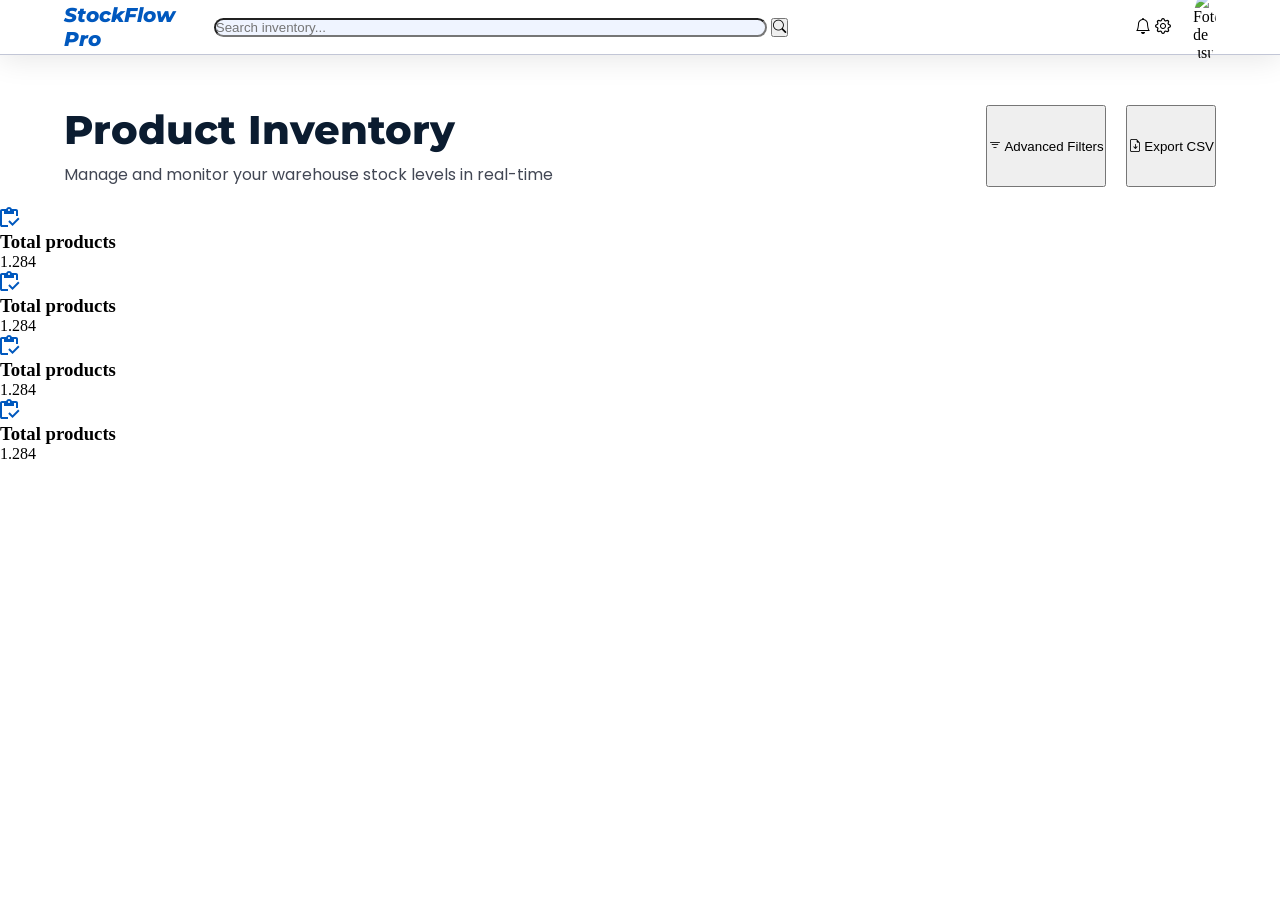
==== index.html @ ab623615 "header listo html" ====
<!DOCTYPE html>
<html lang="en">

<head>
    <meta charset="UTF-8">
    <meta name="viewport" content="width=device-width, initial-scale=1.0">
    <title>Inventory Management System</title>
    <!-- Bootstrap -->
    <!-- <link href="https://cdn.jsdelivr.net/npm/bootstrap@5.3.8/dist/css/bootstrap.min.css" rel="stylesheet" integrity="sha384-sRIl4kxILFvY47J16cr9ZwB07vP4J8+LH7qKQnuqkuIAvNWLzeN8tE5YBujZqJLB" crossorigin="anonymous"> -->
    <link rel="stylesheet" href="https://cdn.jsdelivr.net/npm/bootstrap-icons@1.13.1/font/bootstrap-icons.min.css">
    <!-- Fonts -->
    <link rel="stylesheet"
        href="https://fonts.googleapis.com/css2?family=Montserrat:ital,wght@0,100..900;1,100..900&display=swap">
    <link rel="stylesheet"
        href="https://fonts.googleapis.com/css2?family=Poppins:ital,wght@0,100;0,200;0,300;0,400;0,500;0,600;0,700;0,800;0,900;1,100;1,200;1,300;1,400;1,500;1,600;1,700;1,800;1,900&display=swap">
    <!-- CSS -->
    <link rel="stylesheet" href="/src/css/style.css">
</head>

<body>
    <header>
        <div class="header-bar">

            <p class="logo">StockFlow Pro</p>

            <!-- search inventory -->
            <form class="bar-search" action="">
                <input type="text" name="search" id="search" placeholder="Search inventory...">
                <button type="submit"><i class="bi bi-search"></i></button>
            </form>

            <div>
            <i class="bi bi-bell"></i>
            <i class="bi bi-gear"></i>
            </div>
            <!-- Images user -->
            <div class="container-user">
            <img class="img-user" src="/public/img/user-defaul.webp" alt="Foto de usuario">
            </div>
        </div>
    </header>
    <main>
        <section class="products">
            <div class="container-text">
                <h2>Product Inventory</h2>
                <p>Manage and monitor your warehouse stock levels in real-time</p>
            </div>
            <div class="container-buttons">
                <button><i class="bi bi-filter"></i> Advanced Filters</button>
                <button><i class="bi bi-file-earmark-arrow-down"></i> Export CSV</button>
            </div>
        </section>

        <section>
            <div class="total-products">
                <img src="/public/icons/Icon.svg" alt="">
                <h3>Total products</h3>
                <p>1.284</p>
            </div>
            <div class="total-products">
                <img src="/public/icons/Icon.svg" alt="">
                <h3>Total products</h3>
                <p>1.284</p>
            </div>
            <div class="total-products">
                <img src="/public/icons/Icon.svg" alt="">
                <h3>Total products</h3>
                <p>1.284</p>
            </div>
            <div class="total-products">
                <img src="/public/icons/Icon.svg" alt="">
                <h3>Total products</h3>
                <p>1.284</p>
            </div>
        </section>


    </main>
    <footer>

    </footer>
</body>

</html>
---- src/css/style.css ----
@import url(/src/css/header.css);

* {
    margin: 0;
    padding: 0;
    box-sizing: border-box;
}

/* Section products */

.products{
    width: 90%;
    display: flex;
    gap: 20px;
    margin: 50px auto 20px auto;
}

.container-text{
    width: 70%;
    display: flex;
    flex-direction: column;
    gap: 8px;
}

.container-text h2{
    font-family: "Montserrat", poppins ,sans-serif;
    font-size: 40px;
    font-weight: 800;
    color: #0B1C30;
}

.container-text p{
    font-family: "poppins", sans-serif;
    font-size: 16px;
    color: #424754;
}

.container-buttons{
    width: 30%;
    display: flex;
    gap: 20px;
    justify-content: end;
}
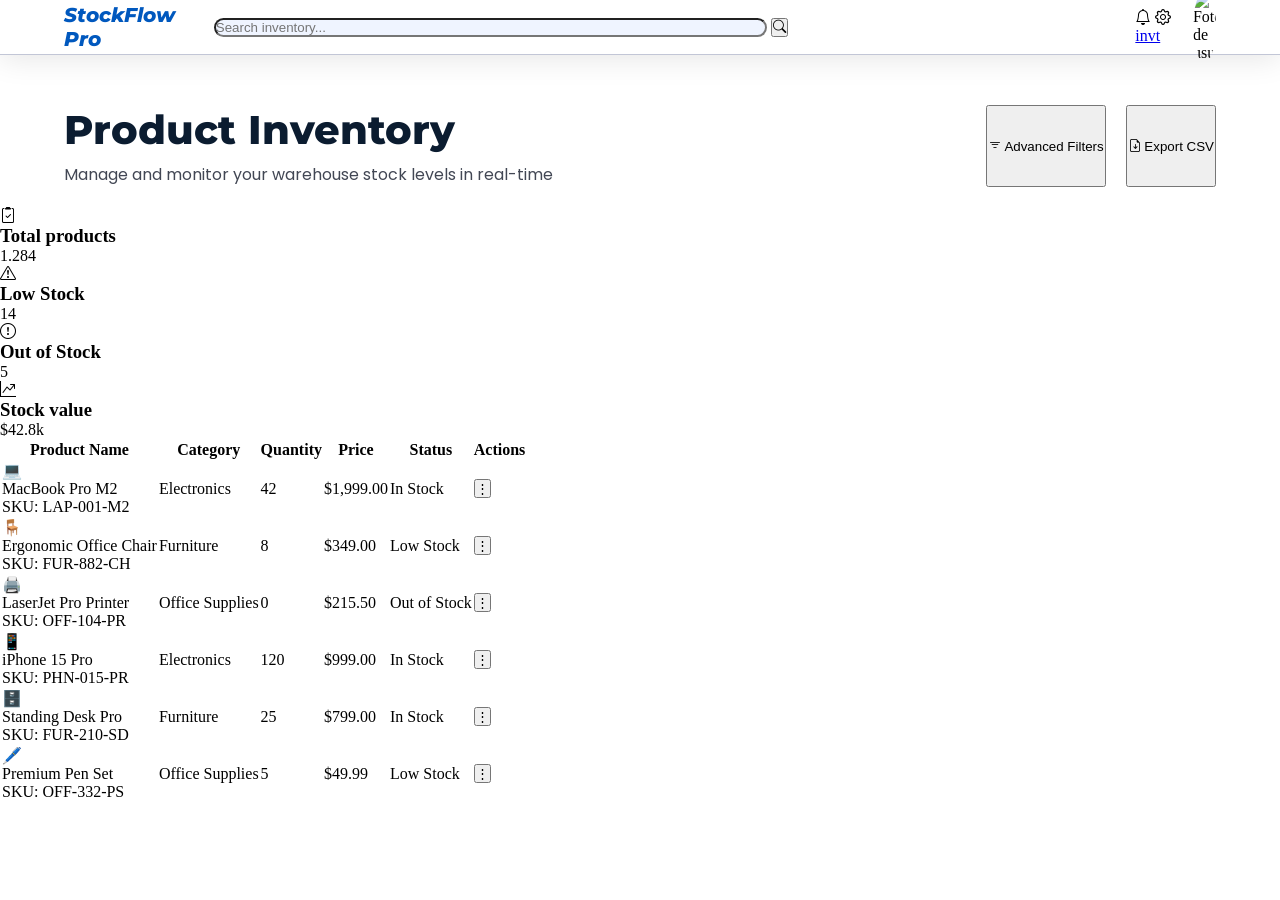
==== commit f7612266: "Feat: Pagina de stock guia" ====
--- a/index.html
+++ b/index.html
@@ -29,9 +29,11 @@
                 <button type="submit"><i class="bi bi-search"></i></button>
             </form>
 
+            
             <div>
             <i class="bi bi-bell"></i>
             <i class="bi bi-gear"></i>
+            <a href="/src/pages/stockflow-pro.html"> invt</a>
             </div>
             <!-- Images user -->
             <div class="container-user">
@@ -53,28 +55,140 @@
 
         <section>
             <div class="total-products">
-                <img src="/public/icons/Icon.svg" alt="">
+                <i class="bi bi-clipboard2-check"></i>
                 <h3>Total products</h3>
                 <p>1.284</p>
             </div>
             <div class="total-products">
-                <img src="/public/icons/Icon.svg" alt="">
-                <h3>Total products</h3>
-                <p>1.284</p>
+                <i class="bi bi-exclamation-triangle"></i>
+                <h3>Low Stock</h3>
+                <p>14</p>
             </div>
             <div class="total-products">
-                <img src="/public/icons/Icon.svg" alt="">
-                <h3>Total products</h3>
-                <p>1.284</p>
+                <i class="bi bi-exclamation-circle"></i>
+                <h3>Out of Stock</h3>
+                <p>5</p>
             </div>
             <div class="total-products">
-                <img src="/public/icons/Icon.svg" alt="">
-                <h3>Total products</h3>
-                <p>1.284</p>
+                <i class="bi bi-graph-up-arrow"></i>
+                <h3>Stock value</h3>
+                <p>$42.8k</p>
             </div>
         </section>
 
-
+        <section class="table">
+        <!-- Table -->
+        <table>
+            <thead>
+            <tr>
+                <th>Product Name</th>
+                <th>Category</th>
+                <th class="center">Quantity</th>
+                <th class="center">Price</th>
+                <th class="center">Status</th>
+                <th class="center">Actions</th>
+            </tr>
+            </thead>
+            <tbody id="tableBody">
+            <tr data-category="Electronics" data-status="in">
+                <td>
+                <div class="product-cell">
+                    <div class="product-icon">💻</div>
+                    <div>
+                    <div class="product-name">MacBook Pro M2</div>
+                    <div class="product-sku">SKU: LAP-001-M2</div>
+                    </div>
+                </div>
+                </td>
+                <td>Electronics</td>
+                <td class="center"><span class="qty-ok">42</span></td>
+                <td class="right"><span class="price">$1,999.00</span></td>
+                <td><span class="badge badge-in"><span class="badge-dot"></span> In Stock</span></td>
+                <td class="center"><button class="btn-action">⋮</button></td>
+            </tr>
+            <tr data-category="Furniture" data-status="low">
+                <td>
+                <div class="product-cell">
+                    <div class="product-icon">🪑</div>
+                    <div>
+                    <div class="product-name">Ergonomic Office Chair</div>
+                    <div class="product-sku">SKU: FUR-882-CH</div>
+                    </div>
+                </div>
+                </td>
+                <td>Furniture</td>
+                <td class="center"><span class="qty-low">8</span></td>
+                <td class="right"><span class="price">$349.00</span></td>
+                <td><span class="badge badge-low"><span class="badge-dot"></span> Low Stock</span></td>
+                <td class="center"><button class="btn-action">⋮</button></td>
+            </tr>
+            <tr data-category="Office Supplies" data-status="out">
+                <td>
+                <div class="product-cell">
+                    <div class="product-icon">🖨️</div>
+                    <div>
+                    <div class="product-name">LaserJet Pro Printer</div>
+                    <div class="product-sku">SKU: OFF-104-PR</div>
+                    </div>
+                </div>
+                </td>
+                <td>Office Supplies</td>
+                <td class="center"><span class="qty-zero">0</span></td>
+                <td class="right"><span class="price">$215.50</span></td>
+                <td><span class="badge badge-out"><span class="badge-dot"></span> Out of Stock</span></td>
+                <td class="center"><button class="btn-action">⋮</button></td>
+            </tr>
+            <tr data-category="Electronics" data-status="in">
+                <td>
+                <div class="product-cell">
+                    <div class="product-icon">📱</div>
+                    <div>
+                    <div class="product-name">iPhone 15 Pro</div>
+                    <div class="product-sku">SKU: PHN-015-PR</div>
+                    </div>
+                </div>
+                </td>
+                <td>Electronics</td>
+                <td class="center"><span class="qty-ok">120</span></td>
+                <td class="right"><span class="price">$999.00</span></td>
+                <td><span class="badge badge-in"><span class="badge-dot"></span> In Stock</span></td>
+                <td class="center"><button class="btn-action">⋮</button></td>
+            </tr>
+            <tr data-category="Furniture" data-status="in">
+                <td>
+                <div class="product-cell">
+                    <div class="product-icon">🗄️</div>
+                    <div>
+                    <div class="product-name">Standing Desk Pro</div>
+                    <div class="product-sku">SKU: FUR-210-SD</div>
+                    </div>
+                </div>
+                </td>
+                <td>Furniture</td>
+                <td class="center"><span class="qty-ok">25</span></td>
+                <td class="right"><span class="price">$799.00</span></td>
+                <td><span class="badge badge-in"><span class="badge-dot"></span> In Stock</span></td>
+                <td class="center"><button class="btn-action">⋮</button></td>
+            </tr>
+            <tr data-category="Office Supplies" data-status="low">
+                <td>
+                <div class="product-cell">
+                    <div class="product-icon">🖊️</div>
+                    <div>
+                    <div class="product-name">Premium Pen Set</div>
+                    <div class="product-sku">SKU: OFF-332-PS</div>
+                    </div>
+                </div>
+                </td>
+                <td>Office Supplies</td>
+                <td class="center"><span class="qty-low">5</span></td>
+                <td class="right"><span class="price">$49.99</span></td>
+                <td><span class="badge badge-low"><span class="badge-dot"></span> Low Stock</span></td>
+                <td class="center"><button class="btn-action">⋮</button></td>
+            </tr>
+            </tbody>
+        </table>
+        </section>
     </main>
     <footer>
 
